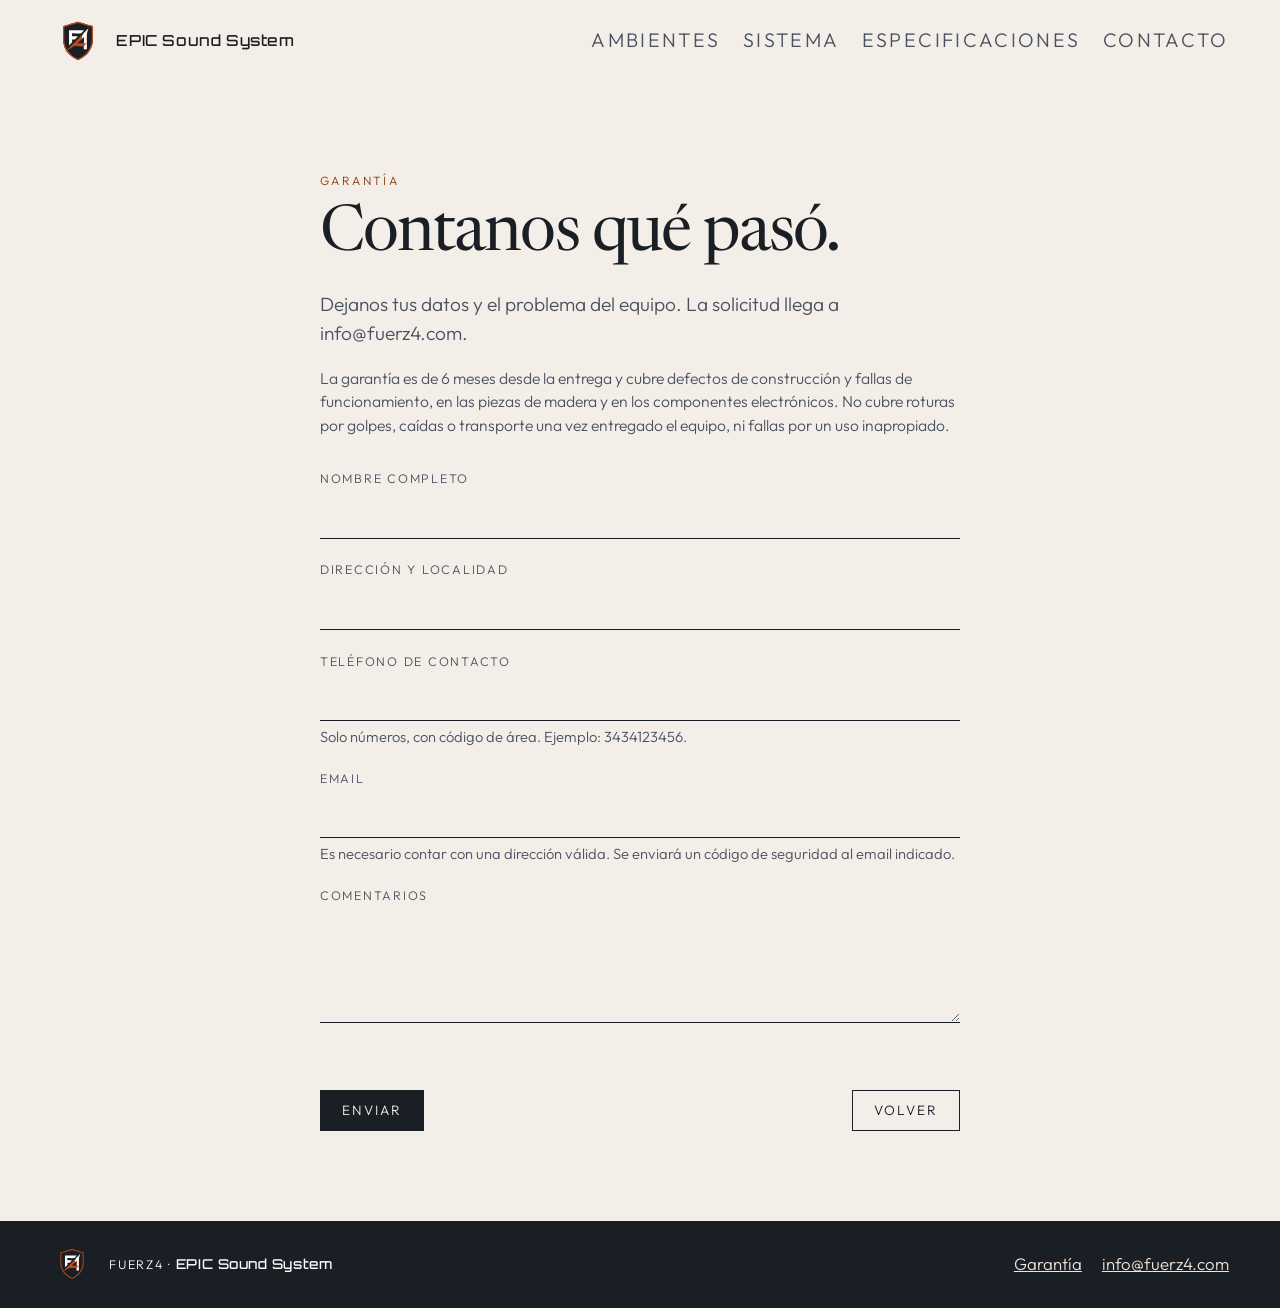
==== garantia.html @ 4843a835 "Publica el precio y WhatsApp, y deja la garantía en el pie. La ficha abre con el relato del sistema " ====
<!DOCTYPE html>
<html lang="es">
<head>
  <meta charset="utf-8">
  <meta name="viewport" content="width=device-width, initial-scale=1">
  <title>Garantía — EPIC Sound System</title>
  <meta name="description" content="Solicitá la garantía de EPIC Sound System. Dejanos tus datos y a la brevedad nos comunicamos.">
  <link rel="canonical" href="https://epic.fuerz4.com/garantia.html">
  <meta name="theme-color" content="#f3eee7">
  <meta name="referrer" content="origin">
  <link rel="icon" href="img/logo.svg" type="image/svg+xml">
  <link rel="preconnect" href="https://fonts.googleapis.com">
  <link rel="preconnect" href="https://fonts.gstatic.com" crossorigin>
  <link href="https://fonts.googleapis.com/css2?family=Newsreader:ital,opsz,wght@0,6..72,400;0,6..72,500;1,6..72,400&family=Orbitron:wght@500&family=Outfit:wght@300;400;500&display=swap" rel="stylesheet">
  <link rel="stylesheet" href="css/styles.css?v=20261001a">
</head>
<body>
  <a class="skip" href="#contenido">Saltar al contenido</a>
  <header class="site-header">
    <a class="brand" href="index.html">
      <img src="img/logo.svg" width="54" height="54" alt="">
      <span class="wordmark">EPIC Sound System</span>
    </a>
    <button class="nav-toggle" type="button" aria-expanded="false" aria-controls="menu">Menú</button>
    <nav id="menu" class="nav" aria-label="Secciones">
      <a href="index.html#ambientes">Ambientes</a>
      <a href="index.html#sistema">Sistema</a>
      <a href="index.html#especificaciones">Especificaciones</a>
      <a href="index.html#contacto">Contacto</a>
    </nav>
  </header>

  <main id="contenido">
    <section class="section claim">
      <p class="kicker">Garantía</p>
      <h1>Contanos qué pasó.</h1>
      <p class="lede">Dejanos tus datos y el problema del equipo. La solicitud llega a info@fuerz4.com.</p>
      <p class="coverage">La garantía es de 6 meses desde la entrega y cubre defectos de construcción y fallas de funcionamiento, en las piezas de madera y en los componentes electrónicos. No cubre roturas por golpes, caídas o transporte una vez entregado el equipo, ni fallas por un uso inapropiado.</p>
      <form class="claim-form" action="/api/garantia" method="post" novalidate>
        <input class="honey" type="text" name="_honey" tabindex="-1" autocomplete="off" aria-hidden="true">
        <label>
          Nombre completo
          <input id="nombre" name="Nombre completo" type="text" autocomplete="name" inputmode="text" autocapitalize="words" enterkeyhint="next" spellcheck="false" required maxlength="120">
        </label>
        <label>
          Dirección y localidad
          <input id="direccion" name="Dirección y localidad" type="text" autocomplete="street-address" inputmode="text" autocapitalize="words" enterkeyhint="next" required maxlength="200">
        </label>
        <label>
          Teléfono de contacto
          <input id="telefono" name="Teléfono" type="tel" autocomplete="tel" inputmode="numeric" autocapitalize="off" spellcheck="false" enterkeyhint="next" pattern="[0-9]{8,15}" minlength="8" maxlength="15" aria-describedby="telefono-ayuda" required>
          <span class="field-hint" id="telefono-ayuda">Solo números, con código de área. Ejemplo: 3434123456.</span>
        </label>
        <label>
          Email
          <input id="email" name="Email" type="email" autocomplete="email" inputmode="email" autocapitalize="none" autocorrect="off" spellcheck="false" enterkeyhint="next" pattern="[^@\s]+@[^@\s]+\.[^@\s]+" aria-describedby="email-ayuda" required maxlength="120">
          <span class="field-hint" id="email-ayuda">Es necesario contar con una dirección válida. Se enviará un código de seguridad al email indicado.</span>
        </label>
        <label>
          Comentarios
          <textarea id="comentarios" name="Comentarios" inputmode="text" autocapitalize="sentences" spellcheck="true" enterkeyhint="send" required maxlength="2000"></textarea>
        </label>
        <p class="form-status" role="status" aria-live="polite"></p>
        <div class="form-actions">
          <button class="send" type="submit">Enviar</button>
          <button class="back" type="button">Volver</button>
        </div>
      </form>
    </section>
  </main>

  <dialog class="verify" aria-labelledby="verify-title">
    <button type="button" class="close verify-close">Cerrar</button>
    <p class="kicker">Verificación</p>
    <h2 id="verify-title">Ingresá el código.</h2>
    <p class="verify-copy">Te enviamos un código de 8 dígitos a <span class="verify-mail"></span>.</p>
    <form class="verify-form">
      <label>
        Código
        <input id="codigo" name="codigo" type="text" inputmode="numeric" autocomplete="one-time-code" autocapitalize="off" spellcheck="false" enterkeyhint="done" maxlength="8" required>
      </label>
      <p class="form-status verify-status" role="status" aria-live="polite"></p>
      <button class="send" type="submit">Confirmar</button>
    </form>
  </dialog>

  <dialog class="verify done" aria-labelledby="done-title">
    <button type="button" class="close done-close">Cerrar</button>
    <p class="kicker">Garantía</p>
    <h2 id="done-title">Recibimos correctamente tu solicitud. A la brevedad nos pondremos en contacto.</h2>
  </dialog>

  <footer class="site-footer">
    <img src="img/logo-white.svg" width="42" height="42" alt="">
    <p>Fuerz4 · <span class="wordmark">EPIC Sound System</span></p>
    <nav class="footer-links" aria-label="Pie">
      <a href="garantia.html" aria-current="page">Garantía</a>
      <a href="mailto:info@fuerz4.com">info@fuerz4.com</a>
    </nav>
  </footer>
  <script src="js/main.js"></script>
  <script src="js/garantia.js?v=20260929h"></script>
</body>
</html>
---- css/styles.css ----
:root {
  --paper: #f3eee7;
  --paper-deep: #e6dfd4;
  --ink: #1a1f25;
  --ink-soft: #4a5160;
  --line: rgba(26, 31, 37, 0.16);
  --orange: #ba4c1b;
  --orange-dark: #8f3b14;
  --white: #fcfcfc;
  --serif: "Newsreader", "Iowan Old Style", Palatino, Georgia, serif;
  --sans: "Outfit", "Avenir Next", "Segoe UI", sans-serif;
  --pad: clamp(1.25rem, 4vw, 3.5rem);
  --max: 1180px;
}

* { box-sizing: border-box; }

html { scroll-behavior: smooth; }

body {
  margin: 0;
  background: var(--paper);
  color: var(--ink);
  font-family: var(--sans);
  font-weight: 300;
  font-size: 1.05rem;
  line-height: 1.55;
}

img { max-width: 100%; }

a { color: inherit; }

.skip {
  position: absolute;
  left: 1rem;
  top: -4rem;
  background: var(--ink);
  color: var(--white);
  padding: 0.5rem 0.8rem;
  z-index: 20;
}

.skip:focus { top: 1rem; }

.site-header {
  position: sticky;
  top: 0;
  z-index: 10;
  display: flex;
  align-items: center;
  justify-content: space-between;
  gap: 1rem;
  padding: 0.85rem var(--pad);
  background: color-mix(in srgb, var(--paper) 88%, transparent);
  backdrop-filter: blur(12px);
  border-bottom: 1px solid transparent;
}

.wordmark {
  font-family: "Orbitron", var(--sans);
  font-weight: 500;
  letter-spacing: 0.04em;
  text-transform: none;
}

.brand {
  display: flex;
  align-items: center;
  gap: 0.7rem;
  text-decoration: none;
  font-family: "Orbitron", var(--sans);
  font-weight: 500;
  letter-spacing: 0.04em;
  font-size: clamp(0.68rem, 2.1vw, 0.95rem);
}

.brand img { display: block; width: 54px; height: 54px; }

.nav {
  display: flex;
  gap: 1.4rem;
}

.nav a {
  text-decoration: none;
  font-size: 1.23rem;
  letter-spacing: 0.12em;
  text-transform: uppercase;
  color: var(--ink-soft);
}

.nav a:hover,
.nav a:focus-visible { color: var(--orange-dark); }

.nav-toggle {
  display: none;
  border: 1px solid var(--line);
  background: transparent;
  color: var(--ink);
  font: inherit;
  letter-spacing: 0.12em;
  text-transform: uppercase;
  font-size: 1.125rem;
  padding: 0.45rem 0.7rem;
  cursor: pointer;
}

.hero,
.section {
  width: min(var(--max), calc(100% - var(--pad) * 2));
  margin-inline: auto;
}

.hero {
  display: grid;
  grid-template-columns: minmax(220px, 0.72fr) minmax(280px, 1.28fr);
  gap: clamp(1.5rem, 4vw, 4.5rem);
  align-items: center;
  min-height: calc(100vh - 4.5rem);
  padding: clamp(1.2rem, 3vw, 2.5rem) 0 clamp(2.5rem, 6vw, 4.5rem);
}

.hero-media {
  display: flex;
  justify-content: center;
}

.hero-media img {
  display: block;
  width: auto;
  max-width: 100%;
  max-height: min(82vh, 860px);
  height: auto;
  background: var(--paper-deep);
}

.kicker {
  margin: 0 0 0.8rem;
  font-size: 0.75rem;
  letter-spacing: 0.2em;
  text-transform: uppercase;
  color: var(--orange-dark);
}

h1, h2, h3 {
  font-family: var(--serif);
  font-weight: 400;
  letter-spacing: -0.03em;
}

h1 {
  margin: 0;
  font-family: "Orbitron", var(--sans);
  font-weight: 500;
  font-size: clamp(1.7rem, 4.2vw, 3rem);
  line-height: 1.12;
  letter-spacing: 0.03em;
  max-width: 12em;
}

h2 {
  margin: 0 0 0.8rem;
  font-size: clamp(2.3rem, 5vw, 4rem);
  line-height: 1;
}

h3 {
  margin: 0 0 0.45rem;
  font-size: 1.7rem;
}

.lede {
  max-width: 36rem;
  margin: 1.4rem 0 0;
  font-size: 1.2rem;
  color: var(--ink-soft);
}

.facts {
  display: flex;
  flex-wrap: wrap;
  gap: 0.5rem 1.2rem;
  margin: 1.6rem 0 0;
  padding: 0;
  list-style: none;
  font-size: 0.92rem;
}

.facts li {
  padding-top: 0.45rem;
  border-top: 1px solid var(--ink);
}

.hero-links {
  display: flex;
  gap: 1.5rem;
  margin: 1.8rem 0 0;
}

.text-link {
  color: var(--orange-dark);
  text-underline-offset: 0.25em;
}

.section { padding: clamp(3rem, 7vw, 6rem) 0; }

.section-head {
  max-width: 40rem;
  margin-bottom: 2.2rem;
}

.section-head p:last-child { margin: 0; color: var(--ink-soft); }

.gallery {
  display: flex;
  flex-wrap: wrap;
  justify-content: center;
  gap: 1.75rem 1.5rem;
  align-items: flex-start;
}

.gallery figure {
  display: table;
  margin: 0;
  width: max-content;
  max-width: 100%;
}

.gallery button {
  display: block;
  width: auto;
  max-width: 100%;
  padding: 0;
  border: 0;
  background: transparent;
  cursor: zoom-in;
}

.gallery img {
  display: block;
  width: auto;
  max-width: 100%;
  height: clamp(26rem, 68vh, 36rem);
  object-fit: contain;
  object-position: center;
}

.hero-media img { vertical-align: middle; }

.gallery figcaption {
  display: table-caption;
  caption-side: bottom;
  margin-top: 0.65rem;
  color: var(--ink-soft);
  font-size: 0.95rem;
  line-height: 1.35;
}

.gallery figcaption span {
  display: block;
  margin-bottom: 0.3rem;
  color: var(--orange-dark);
  font-size: 0.78rem;
  letter-spacing: 0.16em;
}

.modules {
  list-style: none;
  margin: 0;
  padding: 0;
  display: grid;
  grid-template-columns: repeat(3, 1fr);
  gap: 1.5rem;
  border-top: 1px solid var(--line);
}

.modules li {
  padding-top: 1.2rem;
  border-top: 2px solid var(--ink);
  margin-top: -1px;
}

.index {
  margin: 0 0 0.8rem;
  color: var(--orange-dark);
  letter-spacing: 0.16em;
  font-size: 0.78rem;
}

.modules p:last-child {
  margin: 0;
  color: var(--ink-soft);
}

.table-title {
  margin: 2.4rem 0 0.7rem;
  font-size: 1.35rem;
}

.table-wrap {
  overflow-x: auto;
  border-top: 1px solid var(--ink);
}

table {
  width: 100%;
  border-collapse: collapse;
  min-width: 36rem;
  font-size: 0.95rem;
}

th, td {
  text-align: left;
  vertical-align: top;
  padding: 0.75rem 1rem 0.75rem 0;
  border-bottom: 1px solid var(--line);
  font-weight: 300;
}

thead th {
  font-size: 0.75rem;
  letter-spacing: 0.12em;
  text-transform: uppercase;
  font-weight: 400;
}

tbody th { width: 22%; font-weight: 400; }

.note {
  margin: 0.8rem 0 0;
  max-width: 46rem;
  color: var(--ink-soft);
  font-size: 0.92rem;
}

.shot-note {
  margin-top: 1.5rem;
  font-size: 0.82rem;
}

.section-head p.price {
  margin: 1.6rem 0 0;
  color: var(--ink-soft);
  font-size: 1.15rem;
}

.price .kicker { display: block; margin-bottom: 0.4rem; }

.price-amount {
  display: block;
  margin-bottom: 0.2rem;
  font-family: var(--serif);
  font-size: clamp(1.8rem, 3vw, 2.4rem);
  line-height: 1.1;
  color: var(--ink);
  white-space: nowrap;
}

.contact-links {
  display: flex;
  flex-wrap: wrap;
  align-items: flex-end;
  gap: 1.2rem 2.5rem;
}

.contact-links .mail { margin-top: 0; }

.mail-label {
  display: block;
  margin-bottom: 0.35rem;
  font-family: var(--sans);
  font-size: 0.75rem;
  font-weight: 400;
  letter-spacing: 0.16em;
  text-transform: uppercase;
  color: var(--orange-dark);
}

.coverage {
  margin: 1.1rem 0 0;
  color: var(--ink-soft);
  font-size: 0.98rem;
  line-height: 1.5;
}

.mail {
  display: inline-block;
  margin-top: 1rem;
  font-family: var(--serif);
  font-size: clamp(1.8rem, 4vw, 3rem);
  line-height: 1.1;
  text-decoration: none;
  border-bottom: 1px solid var(--orange);
}

.mail:hover,
.mail:focus-visible { color: var(--orange-dark); }

.claim {
  width: min(40rem, calc(100% - var(--pad) * 2));
}

.claim h1 {
  font-family: var(--serif);
  font-weight: 400;
  font-size: clamp(2.3rem, 5vw, 4rem);
  line-height: 1;
  letter-spacing: -0.03em;
  max-width: none;
}

.claim-form,
.verify-form {
  display: grid;
  gap: 1.35rem;
  margin-top: 2rem;
}

.claim-form label,
.verify-form label {
  display: grid;
  gap: 0.35rem;
  color: var(--ink-soft);
  font-size: 0.78rem;
  letter-spacing: 0.14em;
  text-transform: uppercase;
}

.claim-form input,
.claim-form textarea,
.verify-form input {
  width: 100%;
  border: 0;
  border-bottom: 1px solid var(--ink);
  border-radius: 0;
  background: transparent;
  color: var(--ink);
  font: inherit;
  font-size: 1.05rem;
  letter-spacing: 0;
  text-transform: none;
  padding: 0.55rem 0;
}

.claim-form textarea {
  min-height: 7rem;
  resize: vertical;
}

.field-hint {
  text-transform: none;
  letter-spacing: 0;
  font-size: 0.92rem;
  line-height: 1.4;
}

.claim-form input:focus,
.claim-form textarea:focus,
.verify-form input:focus {
  outline: none;
  border-bottom-color: var(--orange);
}

.verify {
  width: min(32rem, calc(100vw - 2rem));
  border: 0;
  padding: clamp(1.2rem, 3vw, 2rem);
  background: var(--paper);
  color: var(--ink);
}

.verify::backdrop { background: rgba(26, 31, 37, 0.72); }

.verify h2 {
  font-size: clamp(2.3rem, 5vw, 4rem);
}

.verify.done h2 {
  font-size: clamp(1.8rem, 4vw, 2.6rem);
  line-height: 1.15;
}

.verify-copy {
  margin: 0.8rem 0 0;
  color: var(--ink-soft);
}

.verify-copy span { color: var(--ink); }

.form-actions {
  display: flex;
  align-items: center;
  justify-content: space-between;
  gap: 0.75rem;
}

.send {
  justify-self: start;
  border: 0;
  background: var(--ink);
  color: var(--paper);
  font: inherit;
  letter-spacing: 0.14em;
  text-transform: uppercase;
  font-size: 0.85rem;
  line-height: 1;
  padding: 0.85rem 1.4rem;
  cursor: pointer;
}

.send:hover,
.send:focus-visible { background: var(--orange-dark); }

.send:disabled {
  cursor: wait;
  opacity: 0.65;
}

.back {
  border: 0;
  box-shadow: inset 0 0 0 1px var(--ink);
  background: var(--paper);
  color: var(--ink);
  font: inherit;
  letter-spacing: 0.14em;
  text-transform: uppercase;
  font-size: 0.85rem;
  line-height: 1;
  padding: 0.85rem 1.4rem;
  cursor: pointer;
}

.back:hover,
.back:focus-visible {
  background: var(--ink);
  color: var(--paper);
}

.form-status {
  margin: 0;
  min-height: 1.5rem;
  color: var(--ink);
}

.form-status.is-error { color: var(--orange-dark); }

.honey {
  position: absolute;
  left: -10000px;
  width: 1px;
  height: 1px;
  overflow: hidden;
}

.qr {
  margin: 0;
  width: max-content;
  justify-self: start;
  text-align: center;
}

.qr img {
  display: block;
  width: 148px;
  height: 148px;
  background: var(--white);
  padding: 8px;
}

.qr figcaption {
  margin-top: 0.4rem;
  font-size: 0.75rem;
  letter-spacing: 0.12em;
  text-transform: uppercase;
  color: var(--ink-soft);
}

.site-footer {
  display: flex;
  align-items: center;
  gap: 1rem;
  padding: 1.4rem var(--pad);
  background: var(--ink);
  color: var(--white);
}

.site-footer p { margin: 0; letter-spacing: 0.14em; text-transform: uppercase; font-size: 0.78rem; }

.site-footer .wordmark {
  letter-spacing: 0.04em;
  font-size: 0.85rem;
}

.footer-links {
  display: flex;
  flex-wrap: wrap;
  gap: 0.35rem 1.25rem;
  margin-left: auto;
}

.footer-links a { color: #f2e2da; }

.lightbox {
  width: min(920px, calc(100vw - 2rem));
  border: 0;
  padding: 0.6rem;
  background: var(--paper);
  color: var(--ink);
}

.lightbox::backdrop { background: rgba(26, 31, 37, 0.72); }

.lightbox figure {
  margin: 0;
  display: flex;
  flex-direction: column;
  align-items: center;
}

.lightbox img {
  width: auto;
  max-width: 100%;
  max-height: 80vh;
  height: auto;
  object-fit: contain;
}

.lightbox figcaption {
  margin-top: 0.6rem;
  max-width: 32rem;
  text-align: center;
  font-size: 0.95rem;
  line-height: 1.4;
}

.close {
  border: 0;
  background: transparent;
  font: inherit;
  letter-spacing: 0.12em;
  text-transform: uppercase;
  font-size: 0.75rem;
  cursor: pointer;
  margin-bottom: 0.4rem;
}

:focus-visible {
  outline: 2px solid var(--orange);
  outline-offset: 3px;
}

@media (max-width: 1140px) {
  .nav-toggle { display: inline-flex; }

  .nav {
    display: none;
    position: absolute;
    top: 100%;
    left: 0;
    right: 0;
    flex-direction: column;
    gap: 0;
    padding: 0.4rem var(--pad) 1rem;
    background: var(--paper);
    border-bottom: 1px solid var(--line);
  }

  .nav.is-open { display: flex; }

  .nav a { padding: 0.7rem 0; border-top: 1px solid var(--line); }
}

@media (max-width: 860px) {
  .hero,
  .modules { grid-template-columns: 1fr; display: grid; }

  .gallery {
    flex-direction: column;
    align-items: center;
  }

  .hero { min-height: 0; }

  .hero-media img { max-height: 68vh; }

  .site-footer { flex-wrap: wrap; }

  .footer-links { margin-left: 0; }

  tbody th { width: auto; }
}

@media (prefers-reduced-motion: reduce) {
  html { scroll-behavior: auto; }
}
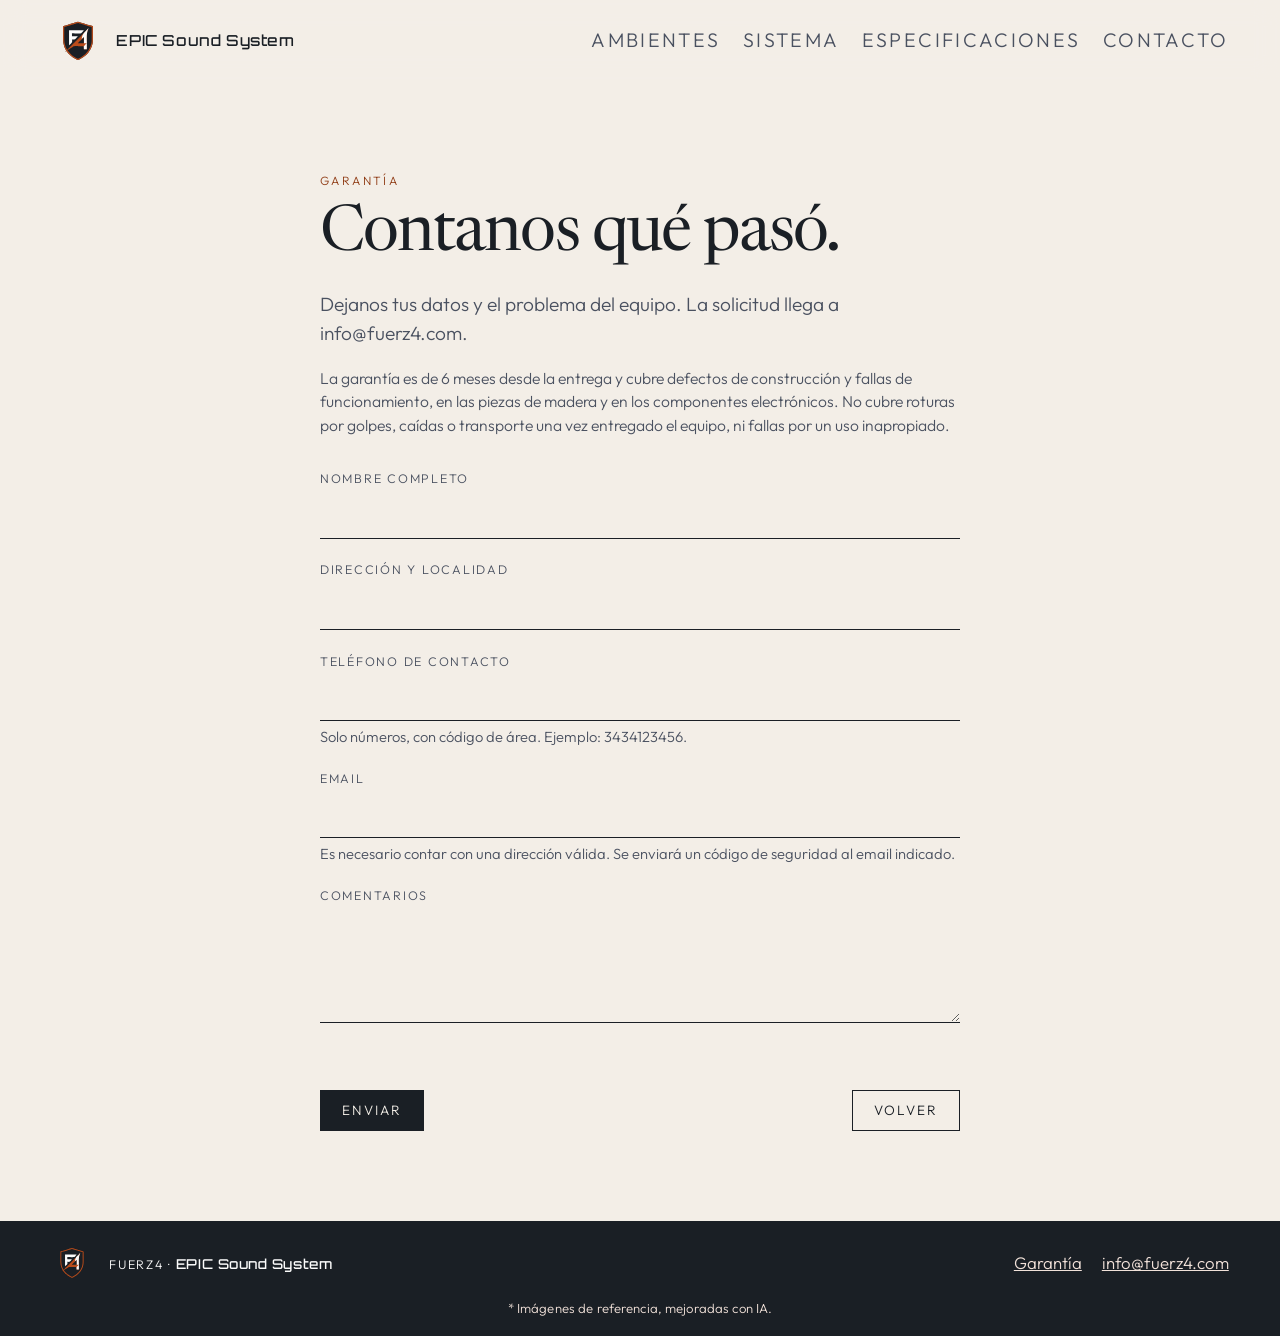
==== commit 6205bb4b: "Pone el precio arriba de Contacto y la leyenda en el pie. El título de contacto pasa a ser una respu" ====
--- a/garantia.html
+++ b/garantia.html
@@ -12,7 +12,7 @@
   <link rel="preconnect" href="https://fonts.googleapis.com">
   <link rel="preconnect" href="https://fonts.gstatic.com" crossorigin>
   <link href="https://fonts.googleapis.com/css2?family=Newsreader:ital,opsz,wght@0,6..72,400;0,6..72,500;1,6..72,400&family=Orbitron:wght@500&family=Outfit:wght@300;400;500&display=swap" rel="stylesheet">
-  <link rel="stylesheet" href="css/styles.css?v=20261001a">
+  <link rel="stylesheet" href="css/styles.css?v=20261001b">
 </head>
 <body>
   <a class="skip" href="#contenido">Saltar al contenido</a>
@@ -91,12 +91,15 @@
   </dialog>
 
   <footer class="site-footer">
-    <img src="img/logo-white.svg" width="42" height="42" alt="">
-    <p>Fuerz4 · <span class="wordmark">EPIC Sound System</span></p>
-    <nav class="footer-links" aria-label="Pie">
-      <a href="garantia.html" aria-current="page">Garantía</a>
-      <a href="mailto:info@fuerz4.com">info@fuerz4.com</a>
-    </nav>
+    <div class="footer-bar">
+      <img src="img/logo-white.svg" width="42" height="42" alt="">
+      <p>Fuerz4 · <span class="wordmark">EPIC Sound System</span></p>
+      <nav class="footer-links" aria-label="Pie">
+        <a href="garantia.html" aria-current="page">Garantía</a>
+        <a href="mailto:info@fuerz4.com">info@fuerz4.com</a>
+      </nav>
+    </div>
+    <p class="footer-note">* Imágenes de referencia, mejoradas con IA.</p>
   </footer>
   <script src="js/main.js"></script>
   <script src="js/garantia.js?v=20260929h"></script>
--- a/css/styles.css
+++ b/css/styles.css
@@ -334,22 +334,14 @@
   font-size: 0.92rem;
 }
 
-.shot-note {
-  margin-top: 1.5rem;
-  font-size: 0.82rem;
-}
-
-.section-head p.price {
-  margin: 1.6rem 0 0;
+.section-head p.fine {
+  margin: 0.85rem 0 0;
   color: var(--ink-soft);
   font-size: 1.15rem;
 }
 
-.price .kicker { display: block; margin-bottom: 0.4rem; }
-
 .price-amount {
-  display: block;
-  margin-bottom: 0.2rem;
+  margin: 0;
   font-family: var(--serif);
   font-size: clamp(1.8rem, 3vw, 2.4rem);
   line-height: 1.1;
@@ -361,19 +353,15 @@
   display: flex;
   flex-wrap: wrap;
   align-items: flex-end;
-  gap: 1.2rem 2.5rem;
+  gap: 1.5rem 2.75rem;
 }
 
 .contact-links .mail { margin-top: 0; }
 
-.mail-label {
+.contact-icon {
   display: block;
-  margin-bottom: 0.35rem;
-  font-family: var(--sans);
-  font-size: 0.75rem;
-  font-weight: 400;
-  letter-spacing: 0.16em;
-  text-transform: uppercase;
+  width: 1.7rem;
+  height: 1.7rem;
   color: var(--orange-dark);
 }
 
@@ -385,7 +373,10 @@
 }
 
 .mail {
-  display: inline-block;
+  display: inline-flex;
+  flex-direction: column;
+  align-items: flex-start;
+  gap: 0.55rem;
   margin-top: 1rem;
   font-family: var(--serif);
   font-size: clamp(1.8rem, 4vw, 3rem);
@@ -578,14 +569,31 @@
 
 .site-footer {
   display: flex;
+  flex-direction: column;
+  align-items: center;
+  gap: 0.9rem;
+  padding: 1.35rem var(--pad) 1.15rem;
+  background: var(--ink);
+  color: var(--white);
+}
+
+.footer-bar {
+  display: flex;
   align-items: center;
   gap: 1rem;
-  padding: 1.4rem var(--pad);
-  background: var(--ink);
-  color: var(--white);
+  width: 100%;
 }
 
 .site-footer p { margin: 0; letter-spacing: 0.14em; text-transform: uppercase; font-size: 0.78rem; }
+
+.site-footer .footer-note {
+  letter-spacing: 0.01em;
+  text-transform: none;
+  text-align: center;
+  font-size: 0.82rem;
+  line-height: 1.4;
+  color: #f2e2da;
+}
 
 .site-footer .wordmark {
   letter-spacing: 0.04em;
@@ -684,7 +692,7 @@
 
   .hero-media img { max-height: 68vh; }
 
-  .site-footer { flex-wrap: wrap; }
+  .footer-bar { flex-wrap: wrap; }
 
   .footer-links { margin-left: 0; }
 
